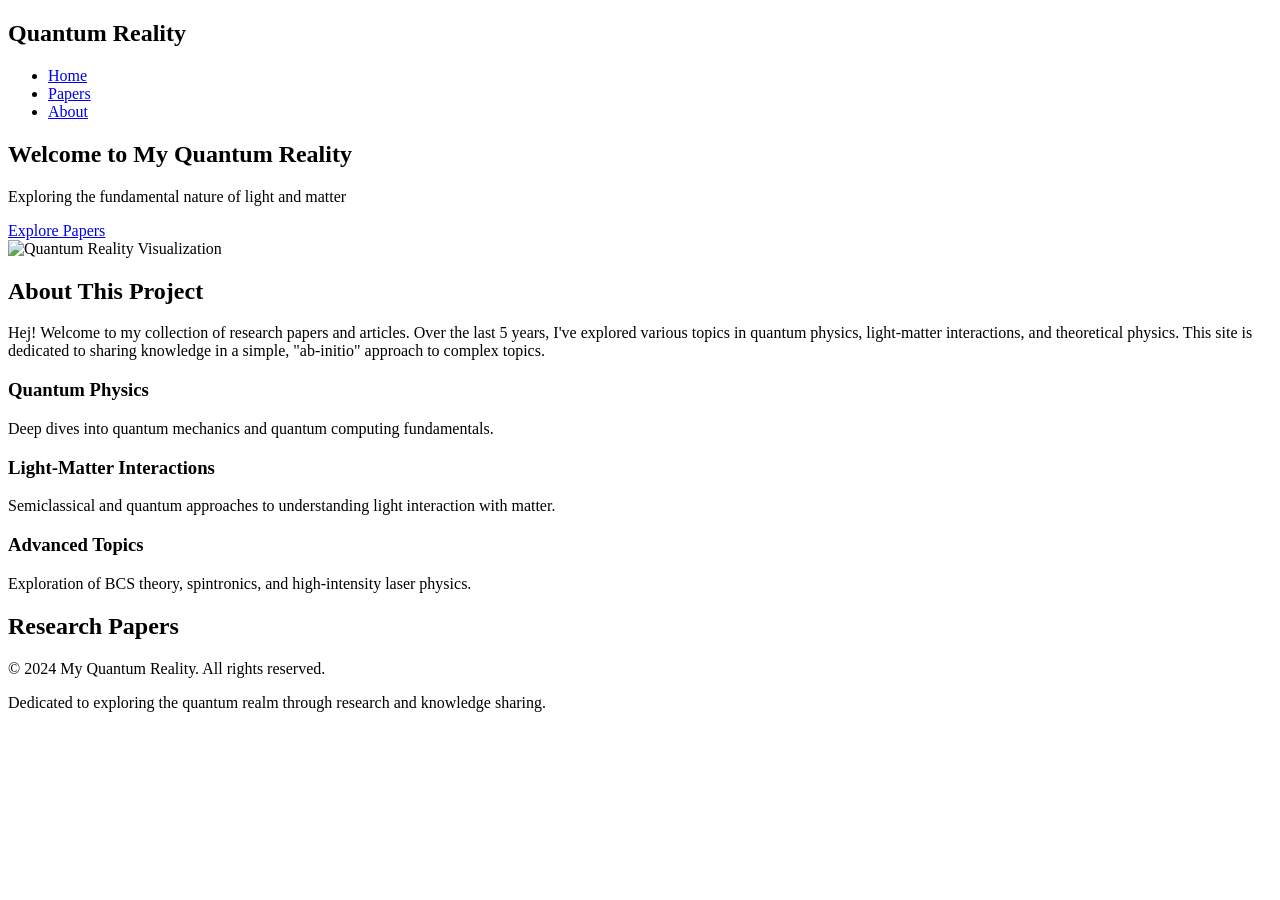
==== index.html @ 0f76e34d "Redesign: Create modern responsive index.html with semantic HTML and dynamic sections" ====
<!DOCTYPE html>
<html lang="en">
<head>
    <meta charset="UTF-8">
    <meta name="viewport" content="width=device-width, initial-scale=1.0">
    <meta name="description" content="Explore quantum physics papers and research on light-matter interactions, quantum computing, and more.">
    <title>My Quantum Reality - Research & Papers</title>
    <link rel="stylesheet" href="styles.css">
</head>
<body>
    <!-- Navigation -->
    <nav class="navbar">
        <div class="nav-container">
            <div class="nav-brand">
                <h2>Quantum Reality</h2>
            </div>
            <ul class="nav-menu">
                <li><a href="#home" class="nav-link active" data-section="home">Home</a></li>
                <li><a href="#papers" class="nav-link" data-section="papers">Papers</a></li>
                <li><a href="#about" class="nav-link" data-section="about">About</a></li>
            </ul>
        </div>
    </nav>

    <!-- Hero Section -->
    <section id="home" class="hero">
        <div class="hero-content">
            <h1 class="hero-title">Welcome to My Quantum Reality</h1>
            <p class="hero-subtitle">Exploring the fundamental nature of light and matter</p>
            <a href="#papers" class="btn btn-primary">Explore Papers</a>
        </div>
        <div class="hero-visual">
            <img src="image2.png" alt="Quantum Reality Visualization" class="hero-image">
        </div>
    </section>

    <!-- About Section -->
    <section id="about" class="about">
        <div class="container">
            <h2>About This Project</h2>
            <p>Hej! Welcome to my collection of research papers and articles. Over the last 5 years, I've explored various topics in quantum physics, light-matter interactions, and theoretical physics. This site is dedicated to sharing knowledge in a simple, "ab-initio" approach to complex topics.</p>
            <div class="about-cards">
                <div class="card">
                    <h3>Quantum Physics</h3>
                    <p>Deep dives into quantum mechanics and quantum computing fundamentals.</p>
                </div>
                <div class="card">
                    <h3>Light-Matter Interactions</h3>
                    <p>Semiclassical and quantum approaches to understanding light interaction with matter.</p>
                </div>
                <div class="card">
                    <h3>Advanced Topics</h3>
                    <p>Exploration of BCS theory, spintronics, and high-intensity laser physics.</p>
                </div>
            </div>
        </div>
    </section>

    <!-- Papers Section -->
    <section id="papers" class="papers">
        <div class="container">
            <h2>Research Papers</h2>
            <div class="papers-grid" id="papersGrid">
                <!-- Papers will be loaded here by JavaScript -->
            </div>
        </div>
    </section>

    <!-- Footer -->
    <footer class="footer">
        <div class="container">
            <p>&copy; 2024 My Quantum Reality. All rights reserved.</p>
            <p>Dedicated to exploring the quantum realm through research and knowledge sharing.</p>
        </div>
    </footer>

    <script src="script.js"></script>
</body>
</html>
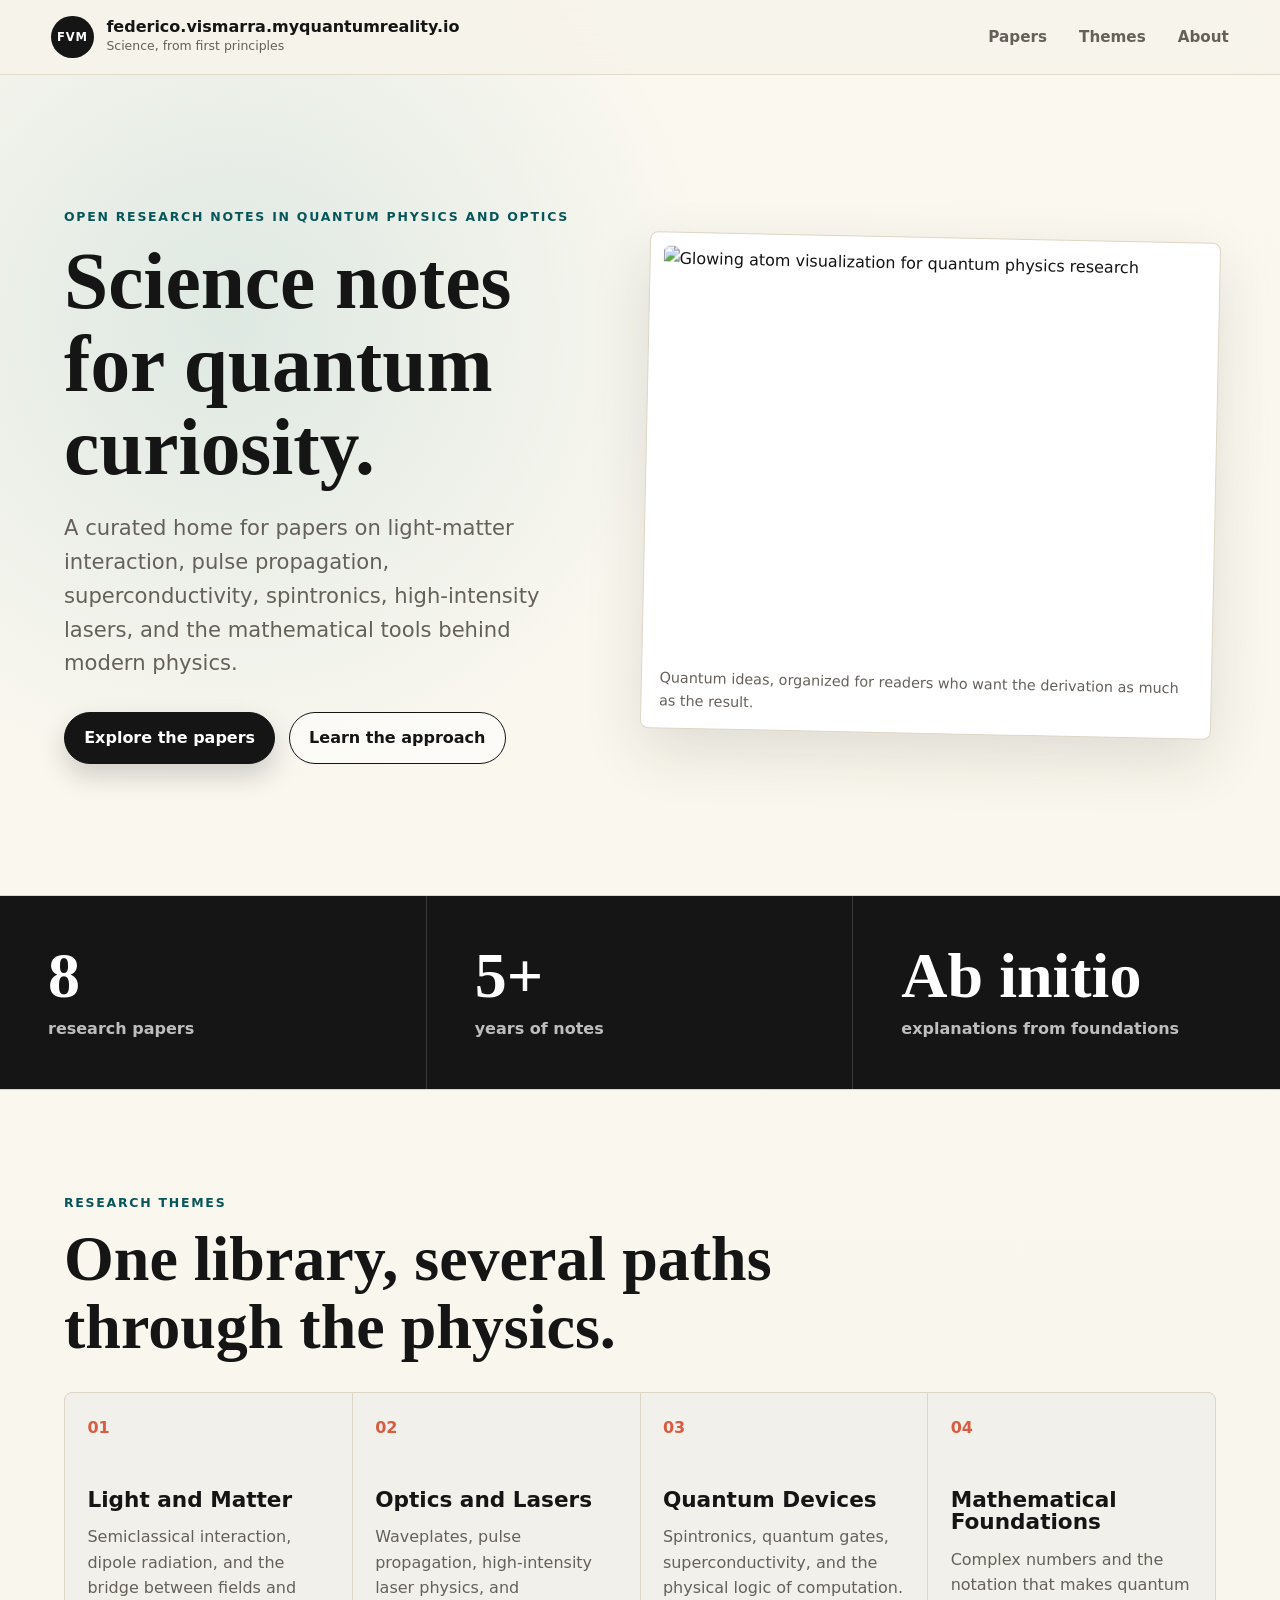
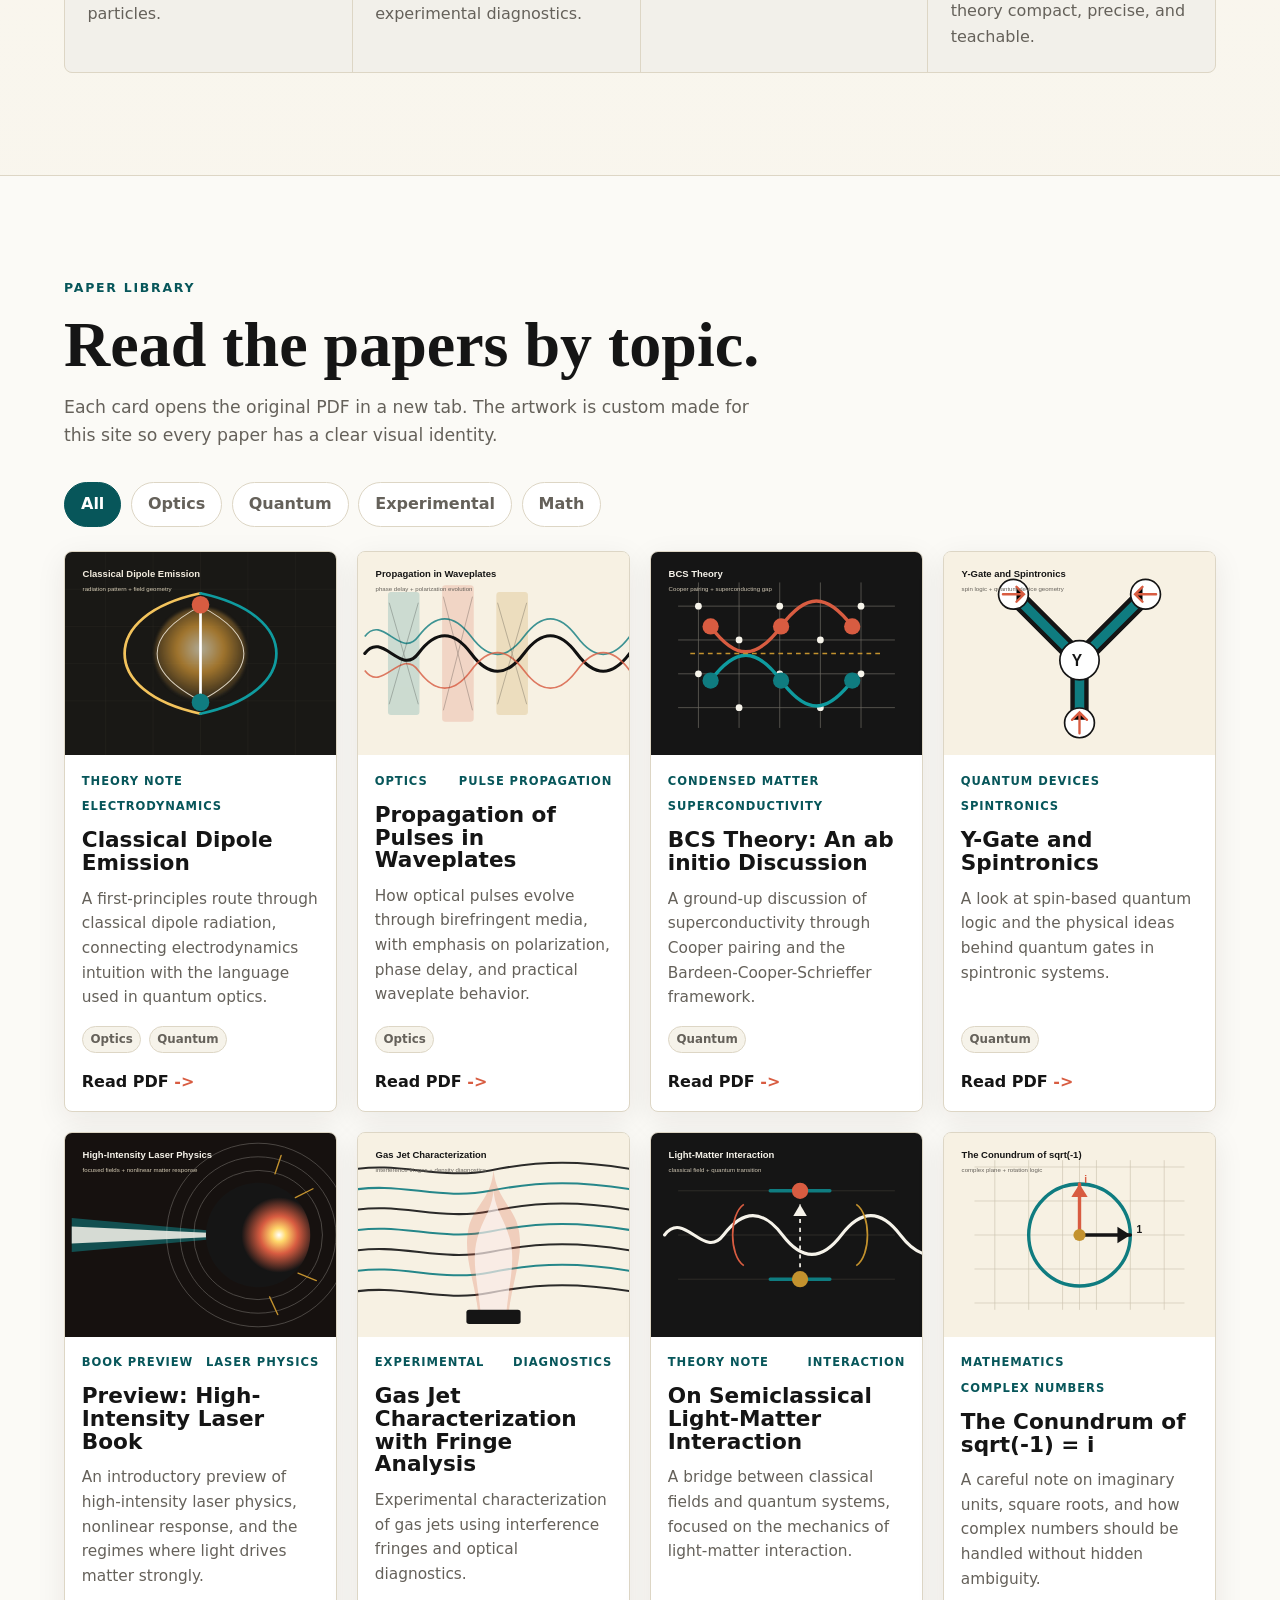
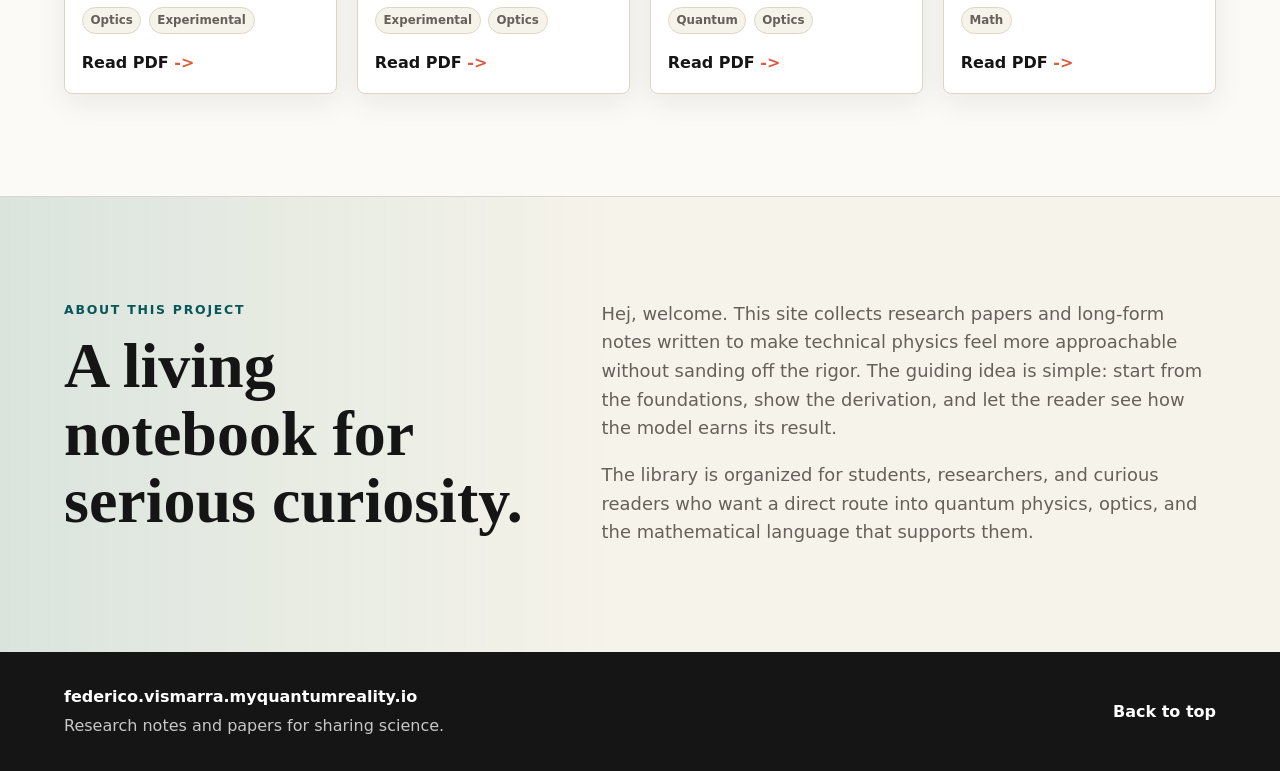
==== commit 6315965f: "New Website" ====
--- a/index.html
+++ b/index.html
@@ -3,75 +3,124 @@
 <head>
     <meta charset="UTF-8">
     <meta name="viewport" content="width=device-width, initial-scale=1.0">
-    <meta name="description" content="Explore quantum physics papers and research on light-matter interactions, quantum computing, and more.">
-    <title>My Quantum Reality - Research & Papers</title>
+    <meta name="description" content="federico.vismarra.myquantumreality.io is a curated research site sharing papers on quantum physics, optics, light-matter interaction, superconductivity, spintronics, and experimental methods.">
+    <meta name="theme-color" content="#f6f3ea">
+    <title>federico.vismarra.myquantumreality.io | Science Notes and Research Papers</title>
     <link rel="stylesheet" href="styles.css">
 </head>
 <body>
-    <!-- Navigation -->
-    <nav class="navbar">
-        <div class="nav-container">
-            <div class="nav-brand">
-                <h2>Quantum Reality</h2>
-            </div>
-            <ul class="nav-menu">
-                <li><a href="#home" class="nav-link active" data-section="home">Home</a></li>
-                <li><a href="#papers" class="nav-link" data-section="papers">Papers</a></li>
-                <li><a href="#about" class="nav-link" data-section="about">About</a></li>
-            </ul>
-        </div>
-    </nav>
+    <header class="site-header">
+        <a class="brand" href="#home" aria-label="federico.vismarra.myquantumreality.io home">
+            <span class="brand-mark" aria-hidden="true">FVM</span>
+            <span>
+                <strong>federico.vismarra.myquantumreality.io</strong>
+                <small>Science, from first principles</small>
+            </span>
+        </a>
+        <nav class="site-nav" aria-label="Primary navigation">
+            <a href="#papers">Papers</a>
+            <a href="#themes">Themes</a>
+            <a href="#about">About</a>
+        </nav>
+    </header>
 
-    <!-- Hero Section -->
-    <section id="home" class="hero">
-        <div class="hero-content">
-            <h1 class="hero-title">Welcome to My Quantum Reality</h1>
-            <p class="hero-subtitle">Exploring the fundamental nature of light and matter</p>
-            <a href="#papers" class="btn btn-primary">Explore Papers</a>
-        </div>
-        <div class="hero-visual">
-            <img src="image2.png" alt="Quantum Reality Visualization" class="hero-image">
-        </div>
-    </section>
-
-    <!-- About Section -->
-    <section id="about" class="about">
-        <div class="container">
-            <h2>About This Project</h2>
-            <p>Hej! Welcome to my collection of research papers and articles. Over the last 5 years, I've explored various topics in quantum physics, light-matter interactions, and theoretical physics. This site is dedicated to sharing knowledge in a simple, "ab-initio" approach to complex topics.</p>
-            <div class="about-cards">
-                <div class="card">
-                    <h3>Quantum Physics</h3>
-                    <p>Deep dives into quantum mechanics and quantum computing fundamentals.</p>
-                </div>
-                <div class="card">
-                    <h3>Light-Matter Interactions</h3>
-                    <p>Semiclassical and quantum approaches to understanding light interaction with matter.</p>
-                </div>
-                <div class="card">
-                    <h3>Advanced Topics</h3>
-                    <p>Exploration of BCS theory, spintronics, and high-intensity laser physics.</p>
+    <main>
+        <section id="home" class="hero">
+            <div class="hero-copy">
+                <p class="eyebrow">Open research notes in quantum physics and optics</p>
+                <h1>Science notes for quantum curiosity.</h1>
+                <p class="hero-lede">A curated home for papers on light-matter interaction, pulse propagation, superconductivity, spintronics, high-intensity lasers, and the mathematical tools behind modern physics.</p>
+                <div class="hero-actions">
+                    <a class="button primary" href="#papers">Explore the papers</a>
+                    <a class="button secondary" href="#about">Learn the approach</a>
                 </div>
             </div>
+            <figure class="hero-media">
+                <img src="image1.jpg" alt="Glowing atom visualization for quantum physics research">
+                <figcaption>Quantum ideas, organized for readers who want the derivation as much as the result.</figcaption>
+            </figure>
+        </section>
+
+        <section class="intro-band" aria-label="Research overview">
+            <div class="intro-stat">
+                <strong>8</strong>
+                <span>research papers</span>
+            </div>
+            <div class="intro-stat">
+                <strong>5+</strong>
+                <span>years of notes</span>
+            </div>
+            <div class="intro-stat">
+                <strong>Ab initio</strong>
+                <span>explanations from foundations</span>
+            </div>
+        </section>
+
+        <section id="themes" class="section themes">
+            <div class="section-heading">
+                <p class="eyebrow">Research themes</p>
+                <h2>One library, several paths through the physics.</h2>
+            </div>
+            <div class="theme-grid">
+                <article class="theme-card">
+                    <span class="theme-icon">01</span>
+                    <h3>Light and Matter</h3>
+                    <p>Semiclassical interaction, dipole radiation, and the bridge between fields and particles.</p>
+                </article>
+                <article class="theme-card">
+                    <span class="theme-icon">02</span>
+                    <h3>Optics and Lasers</h3>
+                    <p>Waveplates, pulse propagation, high-intensity laser physics, and experimental diagnostics.</p>
+                </article>
+                <article class="theme-card">
+                    <span class="theme-icon">03</span>
+                    <h3>Quantum Devices</h3>
+                    <p>Spintronics, quantum gates, superconductivity, and the physical logic of computation.</p>
+                </article>
+                <article class="theme-card">
+                    <span class="theme-icon">04</span>
+                    <h3>Mathematical Foundations</h3>
+                    <p>Complex numbers and the notation that makes quantum theory compact, precise, and teachable.</p>
+                </article>
+            </div>
+        </section>
+
+        <section id="papers" class="section papers-section">
+            <div class="section-heading">
+                <p class="eyebrow">Paper library</p>
+                <h2>Read the papers by topic.</h2>
+                <p>Each card opens the original PDF in a new tab. The artwork is custom made for this site so every paper has a clear visual identity.</p>
+            </div>
+            <div class="paper-controls" aria-label="Filter papers by topic">
+                <button class="filter-button active" type="button" data-filter="all">All</button>
+                <button class="filter-button" type="button" data-filter="optics">Optics</button>
+                <button class="filter-button" type="button" data-filter="quantum">Quantum</button>
+                <button class="filter-button" type="button" data-filter="experimental">Experimental</button>
+                <button class="filter-button" type="button" data-filter="math">Math</button>
+            </div>
+            <div class="papers-grid" id="papersGrid" aria-live="polite"></div>
+        </section>
+
+        <section id="about" class="section about-section">
+            <div class="about-layout">
+                <div>
+                    <p class="eyebrow">About this project</p>
+                    <h2>A living notebook for serious curiosity.</h2>
+                </div>
+                <div class="about-copy">
+                    <p>Hej, welcome. This site collects research papers and long-form notes written to make technical physics feel more approachable without sanding off the rigor. The guiding idea is simple: start from the foundations, show the derivation, and let the reader see how the model earns its result.</p>
+                    <p>The library is organized for students, researchers, and curious readers who want a direct route into quantum physics, optics, and the mathematical language that supports them.</p>
+                </div>
+            </div>
+        </section>
+    </main>
+
+    <footer class="site-footer">
+        <div>
+            <strong>federico.vismarra.myquantumreality.io</strong>
+            <p>Research notes and papers for sharing science.</p>
         </div>
-    </section>
-
-    <!-- Papers Section -->
-    <section id="papers" class="papers">
-        <div class="container">
-            <h2>Research Papers</h2>
-            <div class="papers-grid" id="papersGrid">
-                <!-- Papers will be loaded here by JavaScript -->
-            </div>
-        </div>
-    </section>
-
-    <!-- Footer -->
-    <footer class="footer">
-        <div class="container">
-            <p>&copy; 2024 My Quantum Reality. All rights reserved.</p>
-            <p>Dedicated to exploring the quantum realm through research and knowledge sharing.</p>
-        </div>
+        <a href="#home">Back to top</a>
     </footer>
 
     <script src="script.js"></script>
--- a/styles.css
+++ b/styles.css
@@ -0,0 +1,560 @@
+:root {
+    --paper: #f6f3ea;
+    --paper-soft: #fbf8f0;
+    --ink: #151515;
+    --muted: #65615a;
+    --line: #ddd6c5;
+    --teal: #0f7c80;
+    --teal-dark: #07565a;
+    --coral: #d85c41;
+    --gold: #c3922e;
+    --white: #ffffff;
+    --shadow: 0 22px 60px rgba(33, 31, 26, 0.12);
+    --radius: 8px;
+}
+
+* {
+    box-sizing: border-box;
+}
+
+html {
+    scroll-behavior: smooth;
+}
+
+body {
+    margin: 0;
+    color: var(--ink);
+    background:
+        radial-gradient(circle at 18% 8%, rgba(15, 124, 128, 0.12), transparent 30rem),
+        linear-gradient(180deg, var(--paper-soft), var(--paper));
+    font-family: Inter, ui-sans-serif, system-ui, -apple-system, BlinkMacSystemFont, "Segoe UI", sans-serif;
+    line-height: 1.6;
+}
+
+img {
+    display: block;
+    max-width: 100%;
+}
+
+a {
+    color: inherit;
+}
+
+.site-header {
+    position: sticky;
+    top: 0;
+    z-index: 10;
+    display: flex;
+    align-items: center;
+    justify-content: space-between;
+    gap: 1.5rem;
+    padding: 1rem clamp(1rem, 4vw, 4rem);
+    background: rgba(246, 243, 234, 0.88);
+    border-bottom: 1px solid rgba(221, 214, 197, 0.8);
+    backdrop-filter: blur(18px);
+}
+
+.brand {
+    display: inline-flex;
+    align-items: center;
+    gap: 0.8rem;
+    text-decoration: none;
+}
+
+.brand-mark {
+    display: grid;
+    width: 2.65rem;
+    height: 2.65rem;
+    place-items: center;
+    color: var(--white);
+    background: var(--ink);
+    border-radius: 50%;
+    font-size: 0.72rem;
+    font-weight: 800;
+    letter-spacing: 0.08em;
+}
+
+.brand strong,
+.brand small {
+    display: block;
+}
+
+.brand strong {
+    font-size: 1rem;
+    line-height: 1.1;
+}
+
+.brand small {
+    color: var(--muted);
+    font-size: 0.78rem;
+}
+
+.site-nav {
+    display: flex;
+    align-items: center;
+    gap: clamp(0.75rem, 3vw, 2rem);
+    color: var(--muted);
+    font-size: 0.95rem;
+    font-weight: 700;
+}
+
+.site-nav a {
+    position: relative;
+    text-decoration: none;
+}
+
+.site-nav a::after {
+    position: absolute;
+    right: 0;
+    bottom: -0.35rem;
+    left: 0;
+    height: 2px;
+    background: var(--teal);
+    content: "";
+    transform: scaleX(0);
+    transform-origin: center;
+    transition: transform 180ms ease;
+}
+
+.site-nav a:hover,
+.site-nav a[aria-current="true"] {
+    color: var(--ink);
+}
+
+.site-nav a:hover::after,
+.site-nav a[aria-current="true"]::after {
+    transform: scaleX(1);
+}
+
+.hero {
+    display: grid;
+    grid-template-columns: minmax(0, 0.95fr) minmax(20rem, 1.05fr);
+    gap: clamp(2rem, 5vw, 5rem);
+    align-items: center;
+    min-height: calc(100vh - 5rem);
+    padding: clamp(3rem, 7vw, 6rem) clamp(1rem, 5vw, 5rem);
+}
+
+.hero-copy {
+    max-width: 46rem;
+}
+
+.eyebrow {
+    margin: 0 0 0.8rem;
+    color: var(--teal-dark);
+    font-size: 0.78rem;
+    font-weight: 850;
+    letter-spacing: 0.14em;
+    text-transform: uppercase;
+}
+
+h1,
+h2,
+h3,
+p {
+    margin-top: 0;
+}
+
+h1,
+h2,
+h3 {
+    line-height: 1.05;
+}
+
+h1 {
+    margin-bottom: 1.35rem;
+    max-width: 44rem;
+    font-family: Georgia, "Times New Roman", serif;
+    font-size: clamp(2.8rem, 6.2vw, 5.1rem);
+    font-weight: 700;
+}
+
+h2 {
+    margin-bottom: 1rem;
+    font-family: Georgia, "Times New Roman", serif;
+    font-size: clamp(2.2rem, 5vw, 4.2rem);
+    font-weight: 700;
+}
+
+h3 {
+    font-size: 1.35rem;
+}
+
+.hero-lede {
+    max-width: 42rem;
+    margin-bottom: 2rem;
+    color: var(--muted);
+    font-size: clamp(1.05rem, 2vw, 1.32rem);
+}
+
+.hero-actions {
+    display: flex;
+    flex-wrap: wrap;
+    gap: 0.85rem;
+}
+
+.button {
+    display: inline-flex;
+    align-items: center;
+    justify-content: center;
+    min-height: 3.1rem;
+    padding: 0.75rem 1.2rem;
+    border: 1px solid var(--ink);
+    border-radius: 999px;
+    font-weight: 800;
+    text-decoration: none;
+    transition: transform 180ms ease, box-shadow 180ms ease, background 180ms ease;
+}
+
+.button:hover {
+    transform: translateY(-2px);
+}
+
+.button.primary {
+    color: var(--white);
+    background: var(--ink);
+    box-shadow: 0 12px 26px rgba(21, 21, 21, 0.18);
+}
+
+.button.secondary {
+    background: rgba(255, 255, 255, 0.55);
+}
+
+.hero-media {
+    margin: 0;
+    padding: 0.8rem;
+    background: var(--white);
+    border: 1px solid var(--line);
+    border-radius: var(--radius);
+    box-shadow: var(--shadow);
+    transform: rotate(1.2deg);
+}
+
+.hero-media img {
+    width: 100%;
+    aspect-ratio: 4 / 3;
+    object-fit: cover;
+    border-radius: 6px;
+}
+
+.hero-media figcaption {
+    padding: 0.85rem 0.3rem 0.15rem;
+    color: var(--muted);
+    font-size: 0.9rem;
+}
+
+.intro-band {
+    display: grid;
+    grid-template-columns: repeat(3, 1fr);
+    border-top: 1px solid var(--line);
+    border-bottom: 1px solid var(--line);
+    background: var(--ink);
+    color: var(--white);
+}
+
+.intro-stat {
+    min-height: 10rem;
+    padding: clamp(1.5rem, 4vw, 3rem);
+    border-right: 1px solid rgba(255, 255, 255, 0.16);
+}
+
+.intro-stat:last-child {
+    border-right: 0;
+}
+
+.intro-stat strong {
+    display: block;
+    margin-bottom: 0.45rem;
+    font-family: Georgia, "Times New Roman", serif;
+    font-size: clamp(2.1rem, 5vw, 4rem);
+    line-height: 1;
+}
+
+.intro-stat span {
+    color: rgba(255, 255, 255, 0.72);
+    font-weight: 650;
+}
+
+.section {
+    padding: clamp(4rem, 8vw, 7rem) clamp(1rem, 5vw, 5rem);
+}
+
+.section-heading {
+    max-width: 58rem;
+    margin-bottom: 2rem;
+}
+
+.section-heading p:not(.eyebrow) {
+    max-width: 45rem;
+    color: var(--muted);
+    font-size: 1.08rem;
+}
+
+.theme-grid {
+    display: grid;
+    grid-template-columns: repeat(4, minmax(0, 1fr));
+    gap: 1px;
+    overflow: hidden;
+    border: 1px solid var(--line);
+    border-radius: var(--radius);
+    background: var(--line);
+}
+
+.theme-card {
+    min-height: 17rem;
+    padding: 1.4rem;
+    background: rgba(255, 255, 255, 0.64);
+}
+
+.theme-icon {
+    display: inline-flex;
+    margin-bottom: 3rem;
+    color: var(--coral);
+    font-weight: 900;
+}
+
+.theme-card h3 {
+    margin-bottom: 0.8rem;
+}
+
+.theme-card p {
+    margin-bottom: 0;
+    color: var(--muted);
+}
+
+.papers-section {
+    background: #fbfaf6;
+    border-top: 1px solid var(--line);
+    border-bottom: 1px solid var(--line);
+}
+
+.paper-controls {
+    display: flex;
+    flex-wrap: wrap;
+    gap: 0.6rem;
+    margin-bottom: 1.5rem;
+}
+
+.filter-button {
+    min-height: 2.6rem;
+    padding: 0.55rem 1rem;
+    color: var(--muted);
+    background: var(--white);
+    border: 1px solid var(--line);
+    border-radius: 999px;
+    cursor: pointer;
+    font: inherit;
+    font-weight: 800;
+}
+
+.filter-button:hover,
+.filter-button.active {
+    color: var(--white);
+    background: var(--teal-dark);
+    border-color: var(--teal-dark);
+}
+
+.papers-grid {
+    display: grid;
+    grid-template-columns: repeat(4, minmax(0, 1fr));
+    gap: 1.25rem;
+}
+
+.paper-card {
+    display: flex;
+    min-height: 100%;
+    flex-direction: column;
+    overflow: hidden;
+    background: var(--white);
+    border: 1px solid var(--line);
+    border-radius: var(--radius);
+    box-shadow: 0 8px 30px rgba(33, 31, 26, 0.08);
+    transition: transform 180ms ease, box-shadow 180ms ease;
+}
+
+.paper-card:hover {
+    transform: translateY(-5px);
+    box-shadow: 0 16px 44px rgba(33, 31, 26, 0.13);
+}
+
+.paper-art-link {
+    display: block;
+    background: #eee7d7;
+}
+
+.paper-art {
+    width: 100%;
+    aspect-ratio: 4 / 3;
+    object-fit: cover;
+}
+
+.paper-body {
+    display: flex;
+    flex: 1;
+    flex-direction: column;
+    padding: 1.05rem;
+}
+
+.paper-meta,
+.paper-tags {
+    display: flex;
+    flex-wrap: wrap;
+    gap: 0.45rem;
+}
+
+.paper-meta {
+    justify-content: space-between;
+    margin-bottom: 0.85rem;
+    color: var(--teal-dark);
+    font-size: 0.72rem;
+    font-weight: 850;
+    letter-spacing: 0.08em;
+    text-transform: uppercase;
+}
+
+.paper-body h3 {
+    margin-bottom: 0.75rem;
+}
+
+.paper-body p {
+    flex: 1;
+    margin-bottom: 1rem;
+    color: var(--muted);
+    font-size: 0.96rem;
+}
+
+.paper-tags {
+    margin-bottom: 1rem;
+}
+
+.paper-tags span {
+    padding: 0.2rem 0.48rem;
+    color: var(--muted);
+    background: var(--paper);
+    border: 1px solid var(--line);
+    border-radius: 999px;
+    font-size: 0.74rem;
+    font-weight: 800;
+    text-transform: capitalize;
+}
+
+.paper-link {
+    display: inline-flex;
+    width: fit-content;
+    align-items: center;
+    gap: 0.35rem;
+    color: var(--ink);
+    font-weight: 900;
+    text-decoration: none;
+}
+
+.paper-link::after {
+    content: "->";
+    color: var(--coral);
+    transition: transform 180ms ease;
+}
+
+.paper-link:hover::after {
+    transform: translateX(4px);
+}
+
+.about-section {
+    background:
+        linear-gradient(90deg, rgba(15, 124, 128, 0.12), transparent 48%),
+        var(--paper);
+}
+
+.about-layout {
+    display: grid;
+    grid-template-columns: minmax(0, 0.75fr) minmax(0, 1fr);
+    gap: clamp(2rem, 6vw, 6rem);
+    align-items: start;
+}
+
+.about-copy {
+    color: var(--muted);
+    font-size: 1.12rem;
+}
+
+.about-copy p:last-child {
+    margin-bottom: 0;
+}
+
+.site-footer {
+    display: flex;
+    align-items: center;
+    justify-content: space-between;
+    gap: 1rem;
+    padding: 2rem clamp(1rem, 5vw, 5rem);
+    color: rgba(255, 255, 255, 0.76);
+    background: var(--ink);
+}
+
+.site-footer strong {
+    color: var(--white);
+}
+
+.site-footer p {
+    margin: 0.2rem 0 0;
+}
+
+.site-footer a {
+    color: var(--white);
+    font-weight: 800;
+    text-decoration: none;
+}
+
+@media (max-width: 1120px) {
+    .papers-grid,
+    .theme-grid {
+        grid-template-columns: repeat(2, minmax(0, 1fr));
+    }
+}
+
+@media (max-width: 820px) {
+    .site-header {
+        align-items: flex-start;
+        flex-direction: column;
+    }
+
+    .hero {
+        grid-template-columns: 1fr;
+        min-height: auto;
+    }
+
+    .hero-media {
+        transform: none;
+    }
+
+    .intro-band,
+    .about-layout {
+        grid-template-columns: 1fr;
+    }
+
+    .intro-stat {
+        min-height: auto;
+        border-right: 0;
+        border-bottom: 1px solid rgba(255, 255, 255, 0.16);
+    }
+
+    .intro-stat:last-child {
+        border-bottom: 0;
+    }
+}
+
+@media (max-width: 620px) {
+    .site-nav {
+        width: 100%;
+        justify-content: space-between;
+    }
+
+    .theme-grid,
+    .papers-grid {
+        grid-template-columns: 1fr;
+    }
+
+    .hero-actions,
+    .hero-actions .button {
+        width: 100%;
+    }
+}
